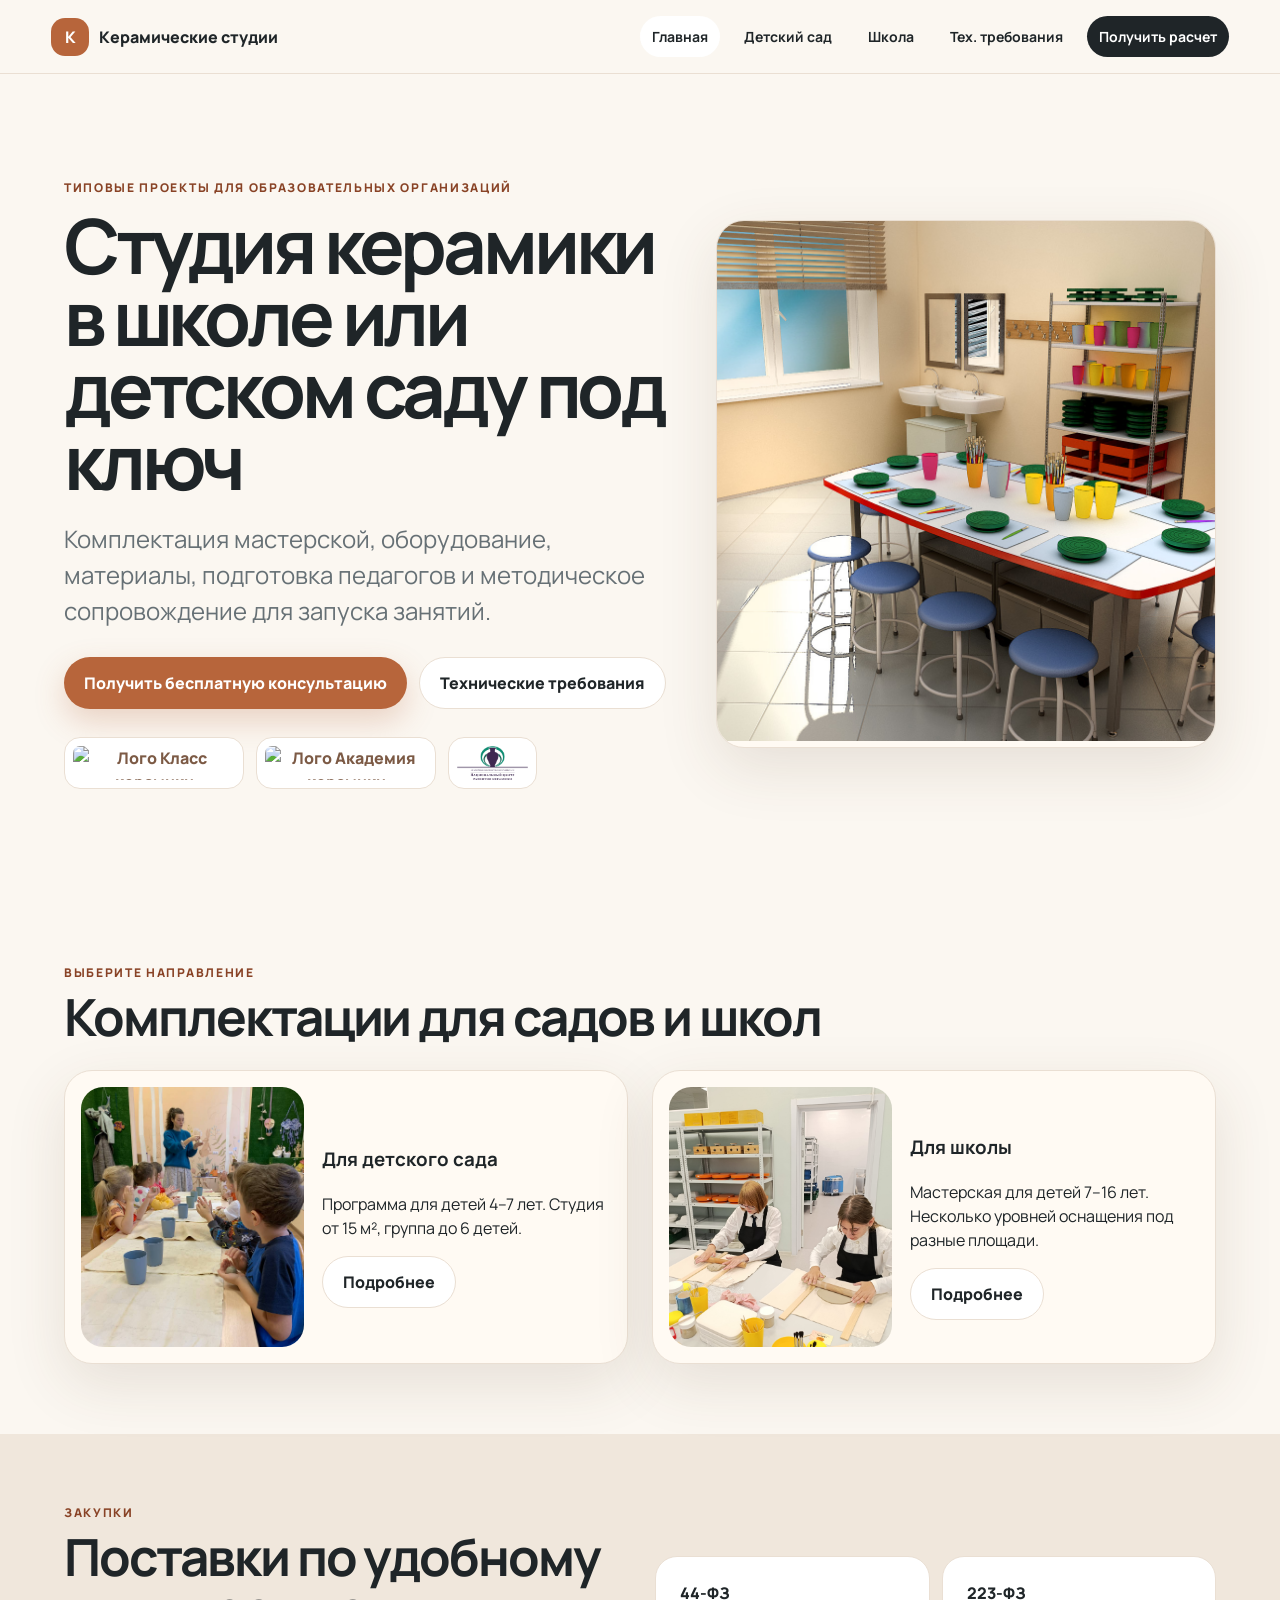
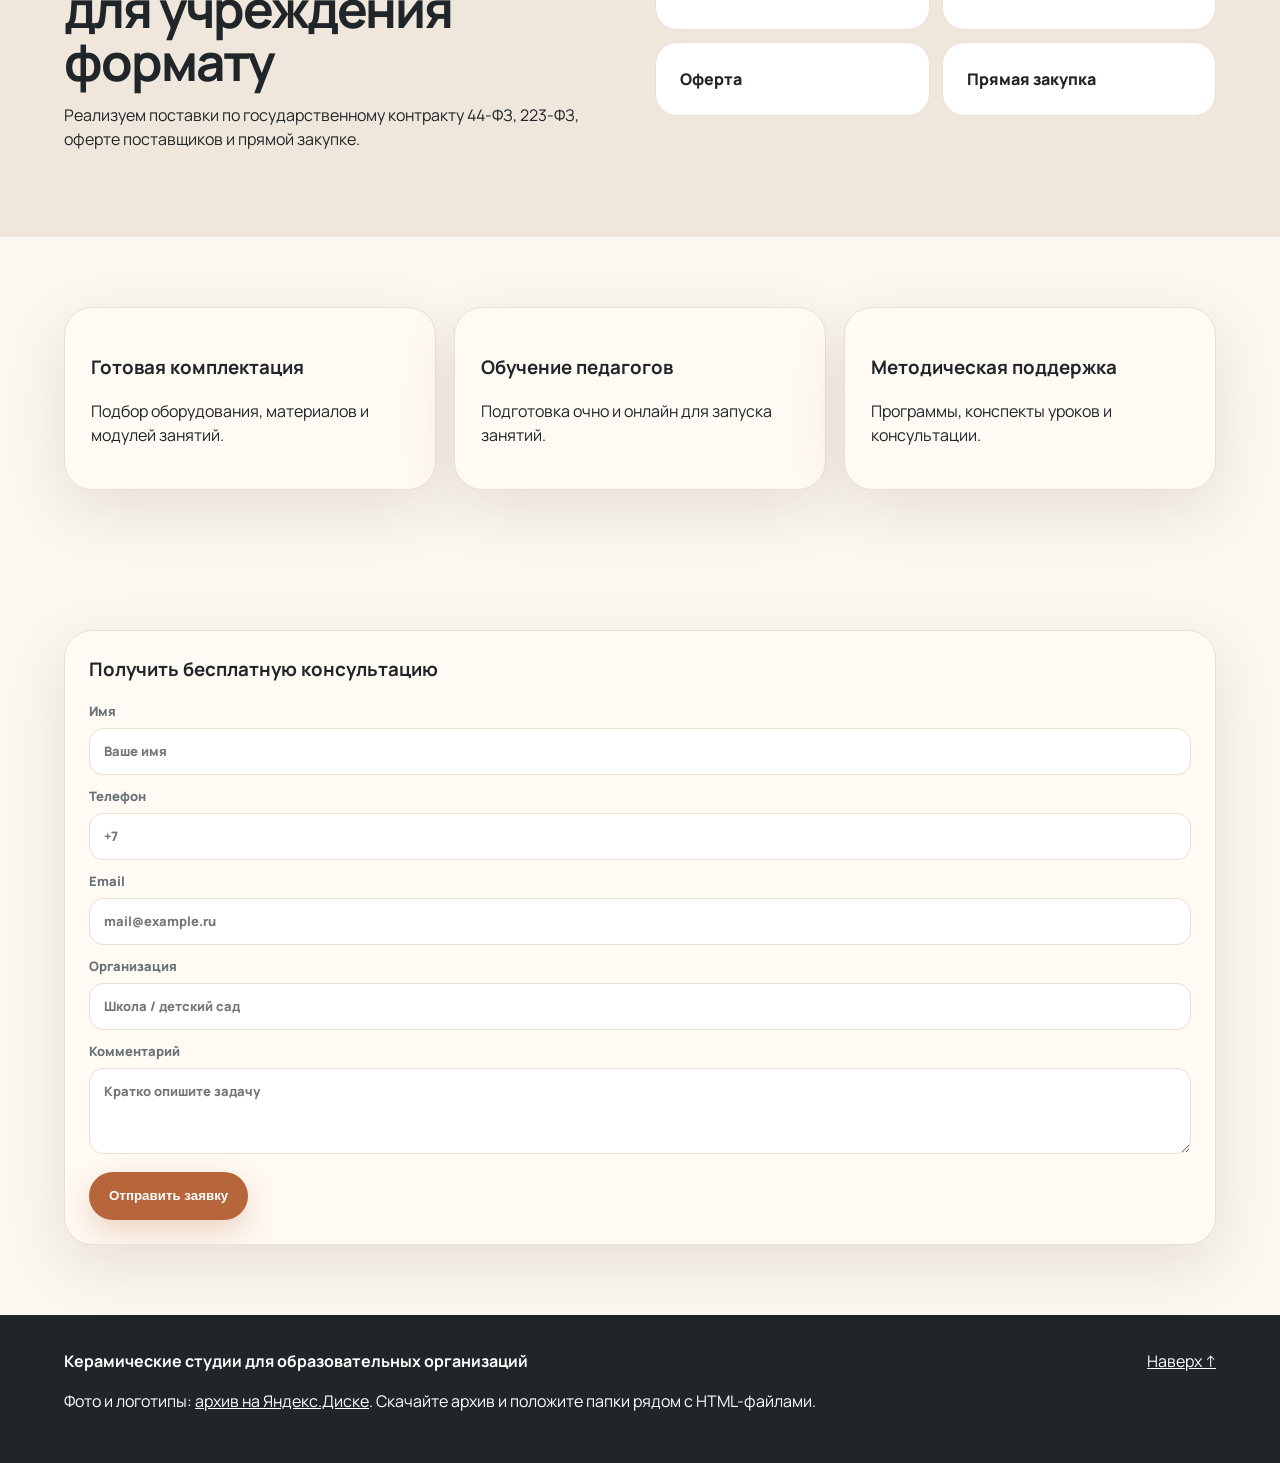
==== index.html @ 625cdc8f "init" ====
<!doctype html>
<html lang="ru">
<head>
  <meta charset="utf-8">
  <meta name="viewport" content="width=device-width, initial-scale=1">
  <title>Студии керамики для школ и детских садов</title>
  <meta name="description" content="Типовые проекты студий и мастерских керамики для школ и детских садов: оборудование, обучение педагогов, методическое сопровождение.">
  <link rel="preconnect" href="https://fonts.googleapis.com">
  <link rel="preconnect" href="https://fonts.gstatic.com" crossorigin>
  <link href="https://fonts.googleapis.com/css2?family=Manrope:wght@400;500;600;700;800&display=swap" rel="stylesheet">
  <link rel="stylesheet" href="assets/css/styles.css">
</head>
<body>

<header class="site-header">
  <a class="brand" href="index.html" aria-label="На главную">
    <span class="brand-mark">К</span><span>Керамические студии</span>
  </a>
  <button class="menu-toggle" aria-label="Открыть меню">☰</button>
  <nav class="main-nav">
    <a class="active" href="index.html">Главная</a>
    <a class="" href="detskiy-sad.html">Детский сад</a>
    <a class="" href="shkola.html">Школа</a>
    <a class="" href="tech.html">Тех. требования</a>
    <a class="nav-cta" href="#consult">Получить расчет</a>
  </nav>
</header>
<main>
<section id="top" class="hero">
  <div class="hero-content">
    <p class="eyebrow">Типовые проекты для образовательных организаций</p>
    <h1>Студия керамики в школе или детском саду под ключ</h1>
    <p class="lead">Комплектация мастерской, оборудование, материалы, подготовка педагогов и методическое сопровождение для запуска занятий.</p>
    <div class="actions"><a class="btn btn-primary" href="#consult">Получить бесплатную консультацию</a><a class="btn btn-secondary" href="tech.html">Технические требования</a></div>
    
<div class="logo-row" aria-label="Логотипы партнеров">
  <img src="Логотипы/Лого_Класс_керамики.jpg" alt="Лого Класс керамики" loading="lazy">
  <img src="Логотипы/Лого_Академия_керамики.png" alt="Лого Академия керамики" loading="lazy">
  <img src="Логотипы/Лого_НЦРК.png" alt="Лого НЦРК" loading="lazy">
</div>
  </div>
  <div class="hero-card">
    <img class="hero-img" src="Сады/Расстановка_Детский_сад.jpg" alt="Расстановка студии керамики" loading="lazy" data-path="Сады/Расстановка_Детский_сад.jpg">
  </div>
</section>
<section class="section">
  <div class="section-head"><p class="eyebrow">Выберите направление</p><h2>Комплектации для садов и школ</h2></div>
  <div class="choice-grid">
    <article class="choice-card"><img class="" src="Сады/Детский_сад_меню.jpg" alt="Для детского сада" loading="lazy" data-path="Сады/Детский_сад_меню.jpg"><div><h3>Для детского сада</h3><p>Программа для детей 4–7 лет. Студия от 15 м², группа до 6 детей.</p><a class="btn btn-card" href="detskiy-sad.html">Подробнее</a></div></article>
    <article class="choice-card"><img class="" src="Школы/Школа_меню.jpg" alt="Для школы" loading="lazy" data-path="Школы/Школа_меню.jpg"><div><h3>Для школы</h3><p>Мастерская для детей 7–16 лет. Несколько уровней оснащения под разные площади.</p><a class="btn btn-card" href="shkola.html">Подробнее</a></div></article>
  </div>
</section>
<section class="section section-alt">
  <div class="split"><div><p class="eyebrow">Закупки</p><h2>Поставки по удобному для учреждения формату</h2><p>Реализуем поставки по государственному контракту 44-ФЗ, 223-ФЗ, оферте поставщиков и прямой закупке.</p></div><div class="feature-grid"><div>44-ФЗ</div><div>223-ФЗ</div><div>Оферта</div><div>Прямая закупка</div></div></div>
</section>
<section class="section"><div class="benefits"><div><h3>Готовая комплектация</h3><p>Подбор оборудования, материалов и модулей занятий.</p></div><div><h3>Обучение педагогов</h3><p>Подготовка очно и онлайн для запуска занятий.</p></div><div><h3>Методическая поддержка</h3><p>Программы, конспекты уроков и консультации.</p></div></div></section>
<section id="consult" class="section form-section">
<form id="main-consult" class="lead-form" action="#" method="post">
  <h3>Получить бесплатную консультацию</h3>
  <label>Имя<input name="name" type="text" placeholder="Ваше имя"></label>
  <label>Телефон<input name="phone" type="tel" placeholder="+7"></label>
  <label>Email<input name="email" type="email" placeholder="mail@example.ru"></label>
  <label>Организация<input name="org" type="text" placeholder="Школа / детский сад"></label>
  <label>Комментарий<textarea name="comment" rows="3" placeholder="Кратко опишите задачу"></textarea></label>
  <button class="btn btn-primary" type="submit">Отправить заявку</button>
</form></section>
</main>
<footer class="footer">
  <div>
    <strong>Керамические студии для образовательных организаций</strong>
    <p>Фото и логотипы: <a href="https://disk.yandex.ru/d/aRTiLwVQHPqh8w" target="_blank" rel="noopener">архив на Яндекс.Диске</a>. Скачайте архив и положите папки рядом с HTML-файлами.</p>
  </div>
  <a href="#top">Наверх ↑</a>
</footer>
<script src="assets/js/main.js"></script>
</body>
</html>
---- assets/css/styles.css ----
:root{--bg:#fbf7f1;--card:#fffaf3;--text:#1f2528;--muted:#667075;--line:#eadfd3;--accent:#b7653b;--accent-dark:#894326;--green:#556b4f;--shadow:0 20px 60px rgba(80,55,35,.12);--radius:28px}*{box-sizing:border-box}html{scroll-behavior:smooth}body{margin:0;font-family:Manrope,Arial,sans-serif;color:var(--text);background:var(--bg);line-height:1.5}.site-header{position:sticky;top:0;z-index:50;display:flex;align-items:center;justify-content:space-between;gap:20px;padding:16px clamp(18px,4vw,52px);background:rgba(251,247,241,.86);backdrop-filter:blur(18px);border-bottom:1px solid var(--line)}.brand{display:flex;align-items:center;gap:10px;color:var(--text);font-weight:800;text-decoration:none}.brand-mark{display:grid;place-items:center;width:38px;height:38px;border-radius:14px;background:var(--accent);color:#fff}.main-nav{display:flex;align-items:center;gap:12px}.main-nav a{color:var(--text);text-decoration:none;font-weight:700;font-size:14px;padding:10px 12px;border-radius:999px}.main-nav a.active,.main-nav a:hover{background:#fff}.nav-cta{background:var(--text)!important;color:#fff!important}.menu-toggle{display:none;border:0;background:#fff;border-radius:12px;font-size:24px;padding:8px 12px}.hero{display:grid;grid-template-columns:1.1fr .9fr;gap:40px;align-items:center;min-height:calc(100vh - 80px);padding:70px clamp(18px,5vw,76px)}.hero h1,.subhero h1{font-size:clamp(36px,6vw,76px);line-height:.95;margin:12px 0 22px;letter-spacing:-.055em}.lead{font-size:clamp(18px,2.4vw,24px);color:var(--muted);max-width:760px}.eyebrow{margin:0 0 8px;text-transform:uppercase;letter-spacing:.14em;color:var(--accent-dark);font-size:12px;font-weight:800}.actions{display:flex;flex-wrap:wrap;gap:12px;margin:28px 0}.btn{display:inline-flex;align-items:center;justify-content:center;min-height:48px;border-radius:999px;padding:13px 20px;text-decoration:none;font-weight:800;border:0;cursor:pointer}.btn-primary{background:var(--accent);color:#fff;box-shadow:0 12px 30px rgba(183,101,59,.25)}.btn-secondary,.btn-card{background:#fff;color:var(--text);border:1px solid var(--line)}.text-link{display:inline-block;margin-top:12px;color:var(--accent-dark);font-weight:800}.hero-card,.package-card,.tech-card,.choice-card,.lead-form,.benefits>div{background:var(--card);border:1px solid var(--line);border-radius:var(--radius);box-shadow:var(--shadow);overflow:hidden}.hero-img,.wide-img{width:100%;height:520px;object-fit:cover;background:#eee}.wide-img{height:420px;border-radius:var(--radius);box-shadow:var(--shadow)}.logo-row{display:flex;flex-wrap:wrap;gap:12px;margin-top:26px}.logo-row img{height:52px;max-width:180px;object-fit:contain;background:#fff;border-radius:16px;padding:8px;border:1px solid var(--line)}.section{padding:70px clamp(18px,5vw,76px)}.section-alt{background:#f0e7dc}.section-head{max-width:780px;margin-bottom:28px}.section h2{font-size:clamp(28px,4vw,52px);line-height:1.02;margin:0 0 16px;letter-spacing:-.04em}.choice-grid,.package-grid,.tech-grid{display:grid;grid-template-columns:repeat(2,minmax(0,1fr));gap:24px}.choice-card{display:grid;grid-template-columns:42% 1fr;gap:18px;padding:16px;align-items:center}.choice-card img{width:100%;height:260px;object-fit:cover;border-radius:22px;background:#eee}.split{display:grid;grid-template-columns:1fr 1fr;gap:30px;align-items:center}.feature-grid{display:grid;grid-template-columns:repeat(2,1fr);gap:12px}.feature-grid div,.stat-grid div{background:#fff;border:1px solid var(--line);padding:24px;border-radius:22px;font-weight:800}.benefits{display:grid;grid-template-columns:repeat(3,1fr);gap:18px}.benefits>div{padding:26px}.subhero{padding:80px clamp(18px,5vw,76px) 40px}.stat-grid{display:grid;grid-template-columns:repeat(4,1fr);gap:14px;margin-bottom:18px}.stat-grid b{display:block;font-size:28px;color:var(--accent-dark)}.stat-grid span{color:var(--muted);font-weight:600}.package-card{padding:24px}.package-wide{display:grid;grid-template-columns:1fr 1fr;gap:24px}.package-card h3{font-size:32px;margin:0 0 6px}.price{font-size:24px;font-weight:900;color:var(--accent-dark);margin:0 0 18px}.clean-list{padding-left:20px}.clean-list li,.simple-list li{margin:8px 0}.simple-list{padding-left:18px}.two-cols{display:grid;grid-template-columns:1fr .85fr;gap:20px}.slider{position:relative;margin:16px 0 20px}.slider-track{display:flex;overflow-x:auto;scroll-snap-type:x mandatory;gap:10px;scrollbar-width:thin}.slide{min-width:78%;scroll-snap-align:start}.slide img{width:100%;height:280px;object-fit:cover;border-radius:22px;background:#eee;border:1px solid var(--line)}.slider-btn{position:absolute;top:50%;transform:translateY(-50%);z-index:2;width:38px;height:38px;border:0;border-radius:999px;background:#fff;box-shadow:var(--shadow);font-size:26px;cursor:pointer}.slider-btn.prev{left:8px}.slider-btn.next{right:8px}.form-section{display:grid;grid-template-columns:repeat(auto-fit,minmax(280px,1fr));gap:18px;align-items:start}.lead-form{padding:24px}.lead-form h3{margin-top:0}.lead-form label{display:block;font-size:13px;font-weight:800;color:var(--muted);margin:12px 0}.lead-form input,.lead-form textarea{width:100%;margin-top:6px;padding:13px 14px;border-radius:14px;border:1px solid var(--line);font:inherit;background:#fff}.tech-card{padding:28px}.footer{display:flex;justify-content:space-between;gap:24px;padding:34px clamp(18px,5vw,76px);background:#1f2528;color:#fff}.footer a{color:#fff}.image-missing{display:grid!important;place-items:center!important;text-align:center;padding:20px;background:linear-gradient(135deg,#efe5d8,#fff7ed);color:#7c5a45;font-weight:800;border:1px dashed #caa489}.image-missing::after{content:'Изображение не найдено: ' attr(data-path);font-size:13px}@media (max-width:860px){.menu-toggle{display:block}.main-nav{display:none;position:absolute;top:70px;left:18px;right:18px;flex-direction:column;align-items:stretch;background:#fff;border:1px solid var(--line);border-radius:22px;padding:14px;box-shadow:var(--shadow)}.main-nav.open{display:flex}.hero{grid-template-columns:1fr;padding-top:44px;min-height:auto}.hero-img,.wide-img{height:320px}.choice-grid,.package-grid,.tech-grid,.split,.package-wide,.two-cols{grid-template-columns:1fr}.choice-card{grid-template-columns:1fr}.benefits,.stat-grid{grid-template-columns:1fr}.section{padding:48px 18px}.subhero{padding:54px 18px 28px}.slide{min-width:88%}.slide img{height:240px}.footer{display:block}.main-nav a{font-size:16px}.hero h1,.subhero h1{font-size:42px}.logo-row img{height:46px}}
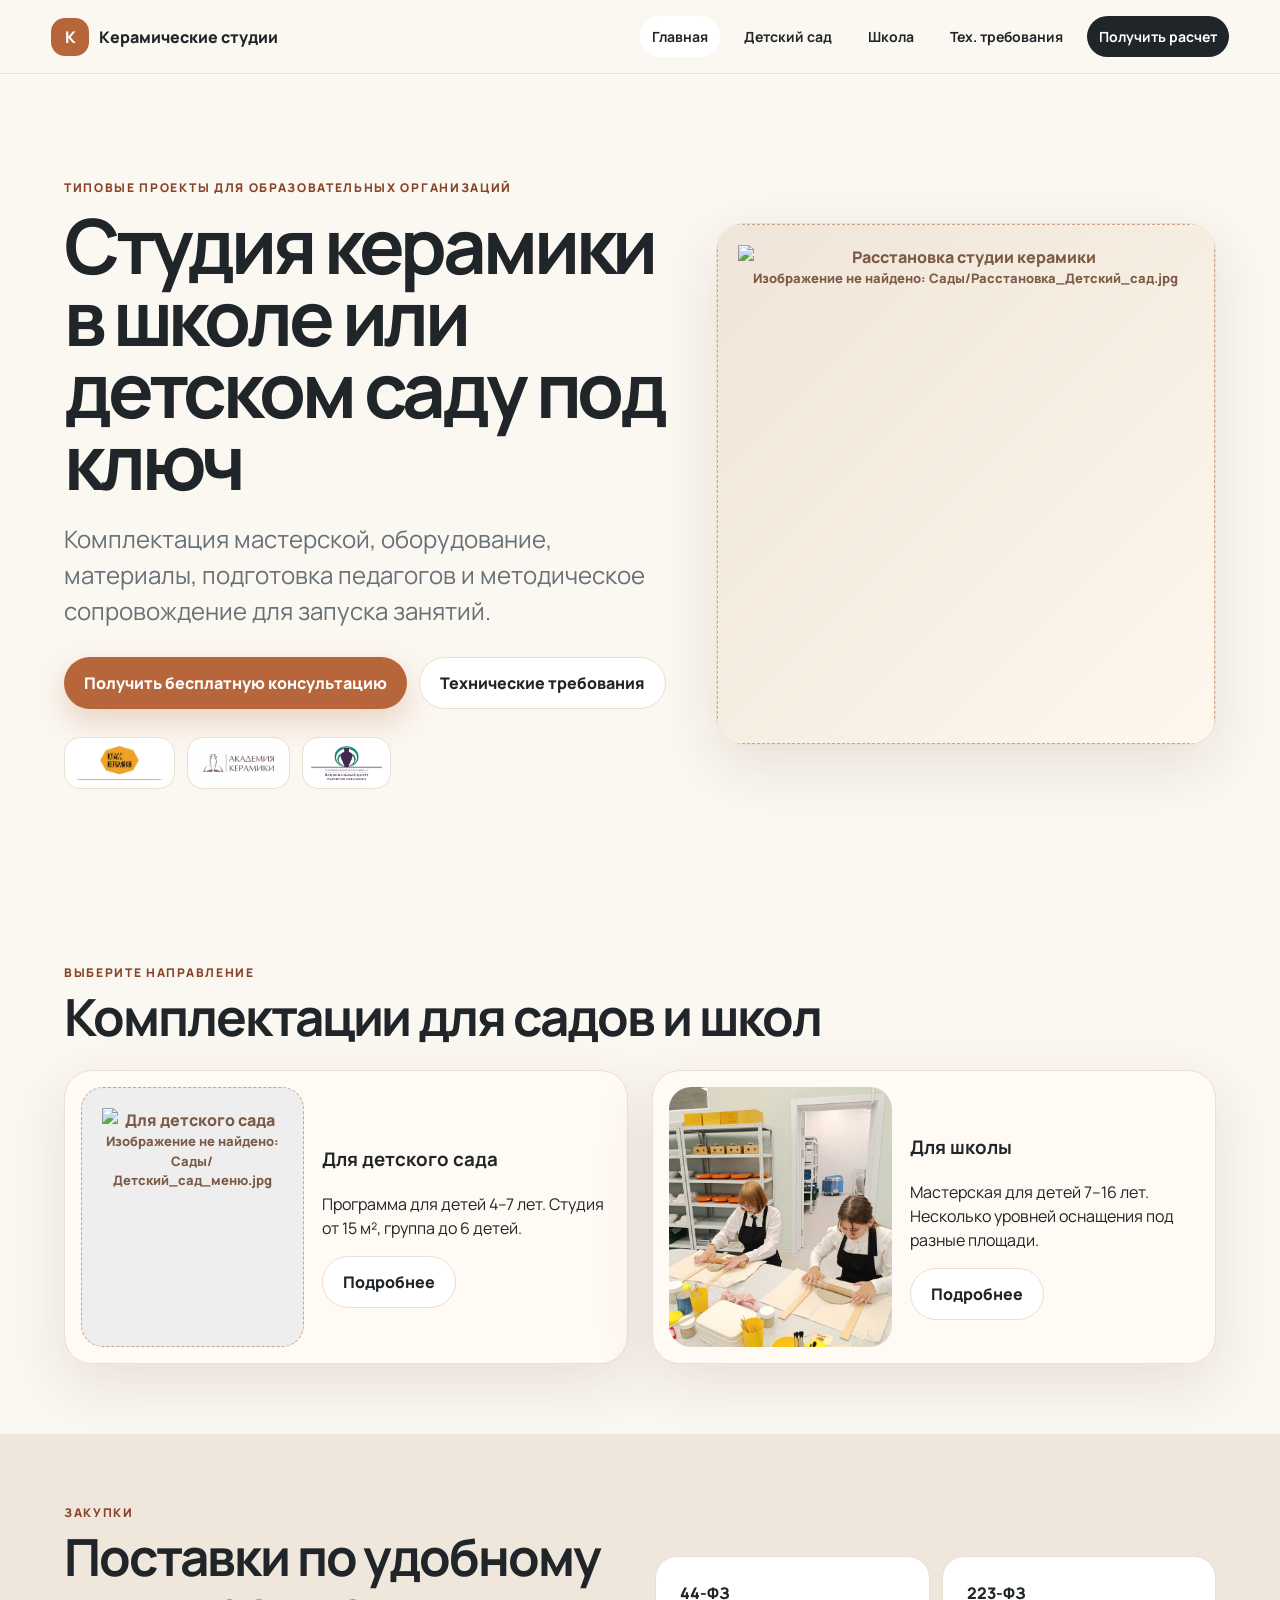
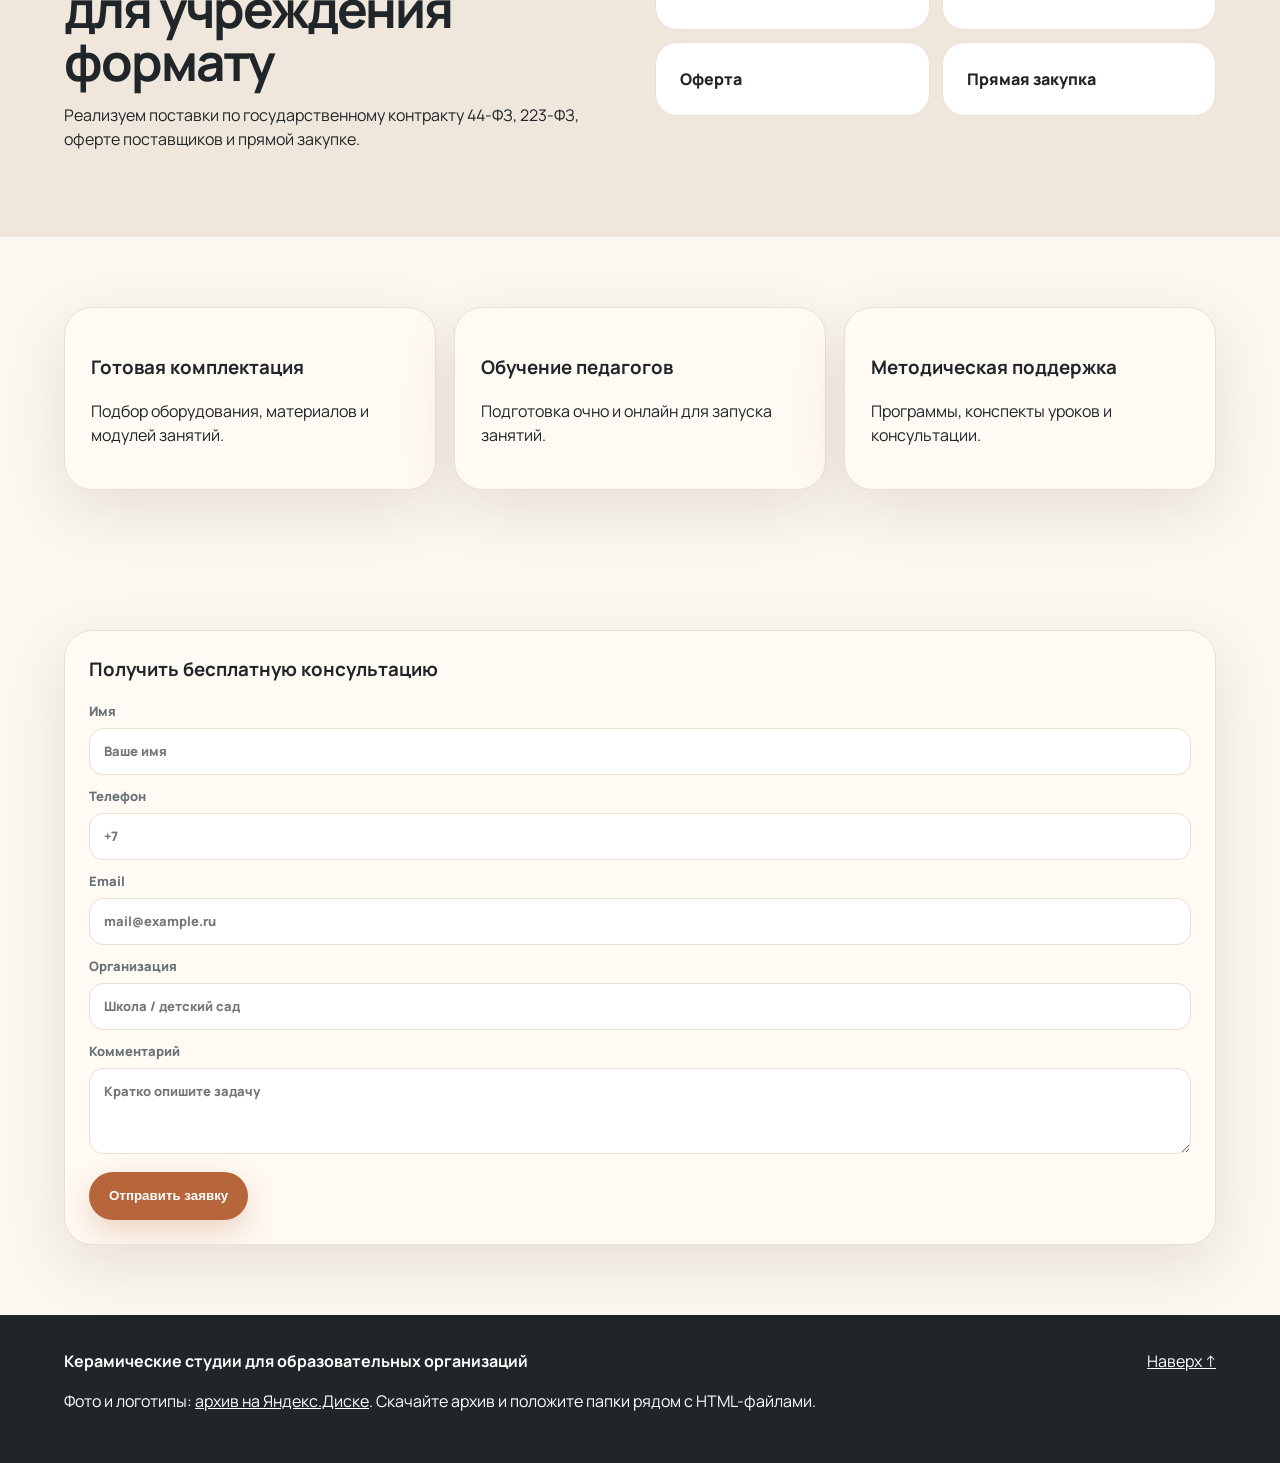
==== commit caebf042: "WIP" ====
--- a/index.html
+++ b/index.html
@@ -34,19 +34,19 @@
     <div class="actions"><a class="btn btn-primary" href="#consult">Получить бесплатную консультацию</a><a class="btn btn-secondary" href="tech.html">Технические требования</a></div>
     
 <div class="logo-row" aria-label="Логотипы партнеров">
-  <img src="Логотипы/Лого_Класс_керамики.jpg" alt="Лого Класс керамики" loading="lazy">
-  <img src="Логотипы/Лого_Академия_керамики.png" alt="Лого Академия керамики" loading="lazy">
+  <img src="Логотипы/Лого_Класс_керамики.png" alt="Лого Класс керамики" loading="lazy">
+  <img src="Логотипы/Лого_Академия_керамики.jpg" alt="Лого Академия керамики" loading="lazy">
   <img src="Логотипы/Лого_НЦРК.png" alt="Лого НЦРК" loading="lazy">
 </div>
   </div>
   <div class="hero-card">
-    <img class="hero-img" src="Сады/Расстановка_Детский_сад.jpg" alt="Расстановка студии керамики" loading="lazy" data-path="Сады/Расстановка_Детский_сад.jpg">
+    <img class="hero-img" src="Сады/Расстановка_Детский_сад.jpg" alt="Расстановка студии керамики" loading="lazy" data-path="Сады/Расстановка_Детский_сад.jpg">
   </div>
 </section>
 <section class="section">
   <div class="section-head"><p class="eyebrow">Выберите направление</p><h2>Комплектации для садов и школ</h2></div>
   <div class="choice-grid">
-    <article class="choice-card"><img class="" src="Сады/Детский_сад_меню.jpg" alt="Для детского сада" loading="lazy" data-path="Сады/Детский_сад_меню.jpg"><div><h3>Для детского сада</h3><p>Программа для детей 4–7 лет. Студия от 15 м², группа до 6 детей.</p><a class="btn btn-card" href="detskiy-sad.html">Подробнее</a></div></article>
+    <article class="choice-card"><img class="" src="Сады/Детский_сад_меню.jpg" alt="Для детского сада" loading="lazy" data-path="Сады/Детский_сад_меню.jpg"><div><h3>Для детского сада</h3><p>Программа для детей 4–7 лет. Студия от 15 м², группа до 6 детей.</p><a class="btn btn-card" href="detskiy-sad.html">Подробнее</a></div></article>
     <article class="choice-card"><img class="" src="Школы/Школа_меню.jpg" alt="Для школы" loading="lazy" data-path="Школы/Школа_меню.jpg"><div><h3>Для школы</h3><p>Мастерская для детей 7–16 лет. Несколько уровней оснащения под разные площади.</p><a class="btn btn-card" href="shkola.html">Подробнее</a></div></article>
   </div>
 </section>
@@ -74,4 +74,4 @@
 </footer>
 <script src="assets/js/main.js"></script>
 </body>
-</html>+</html>
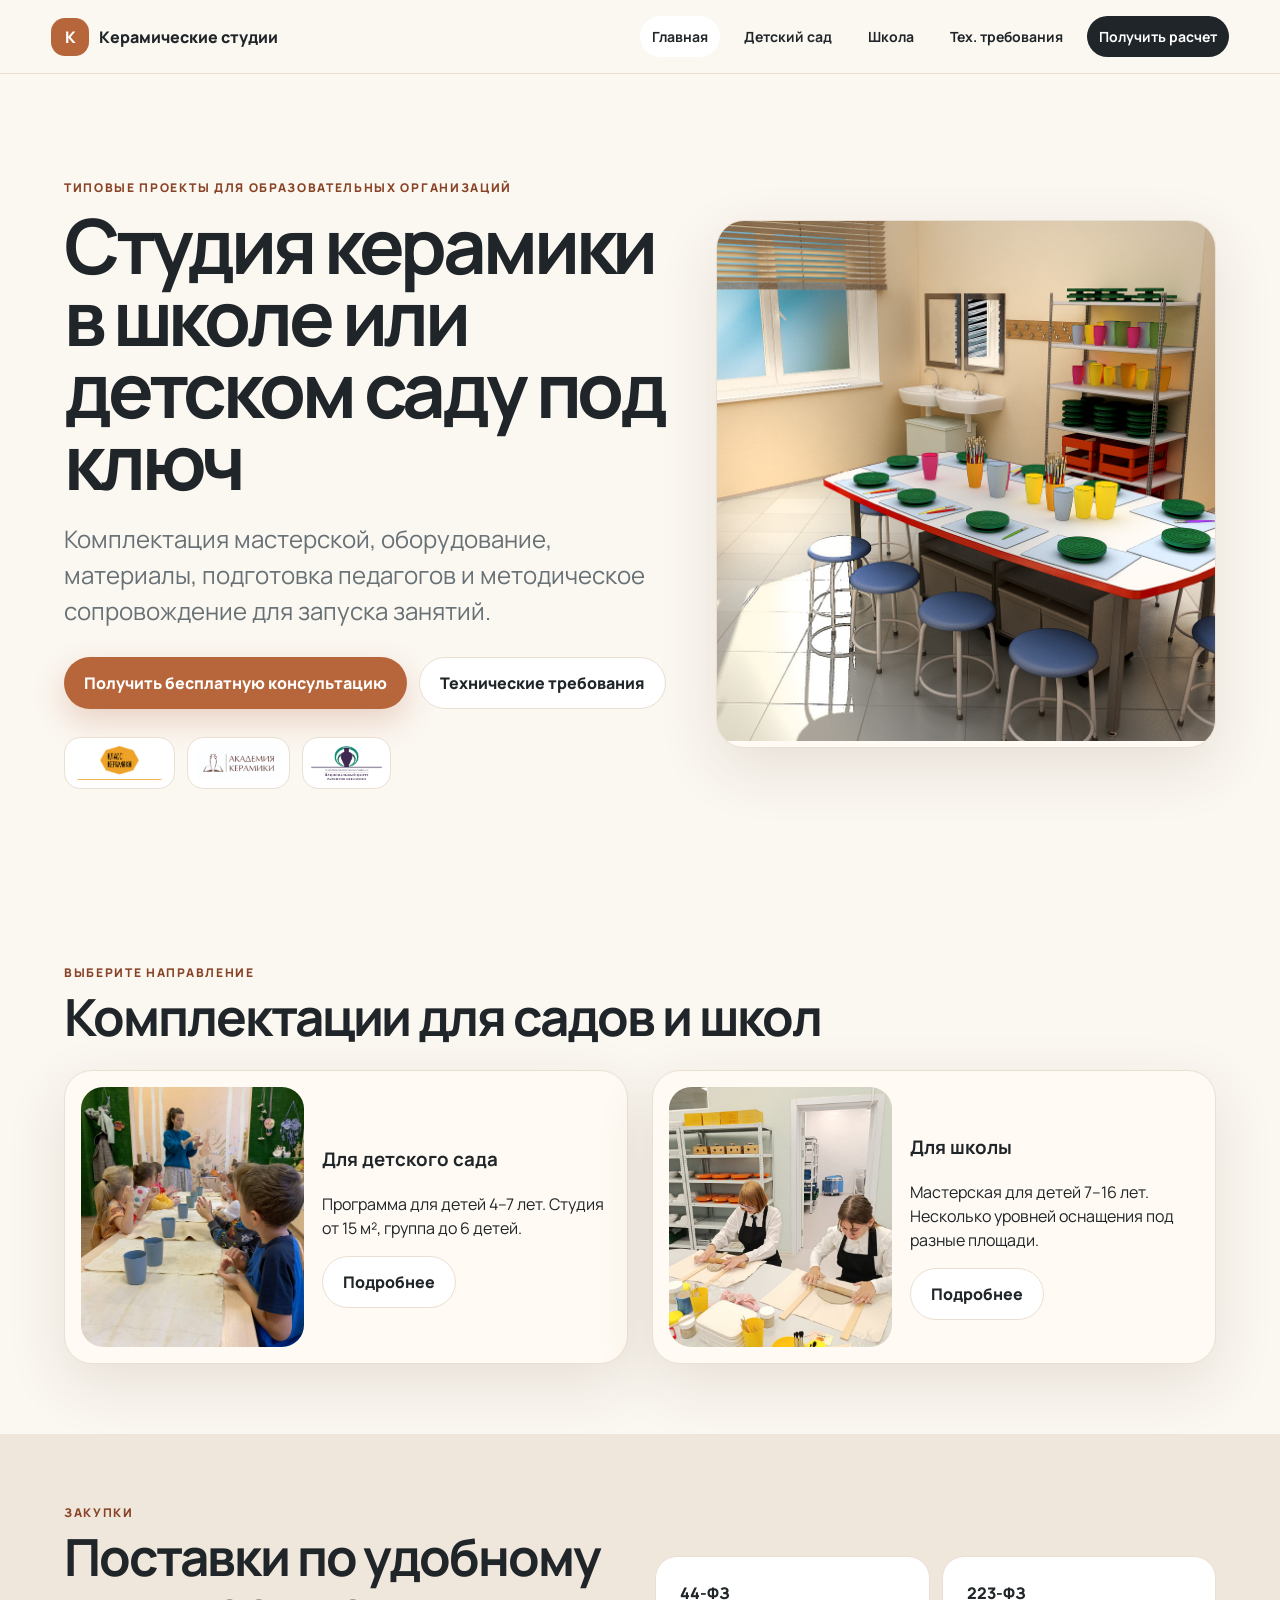
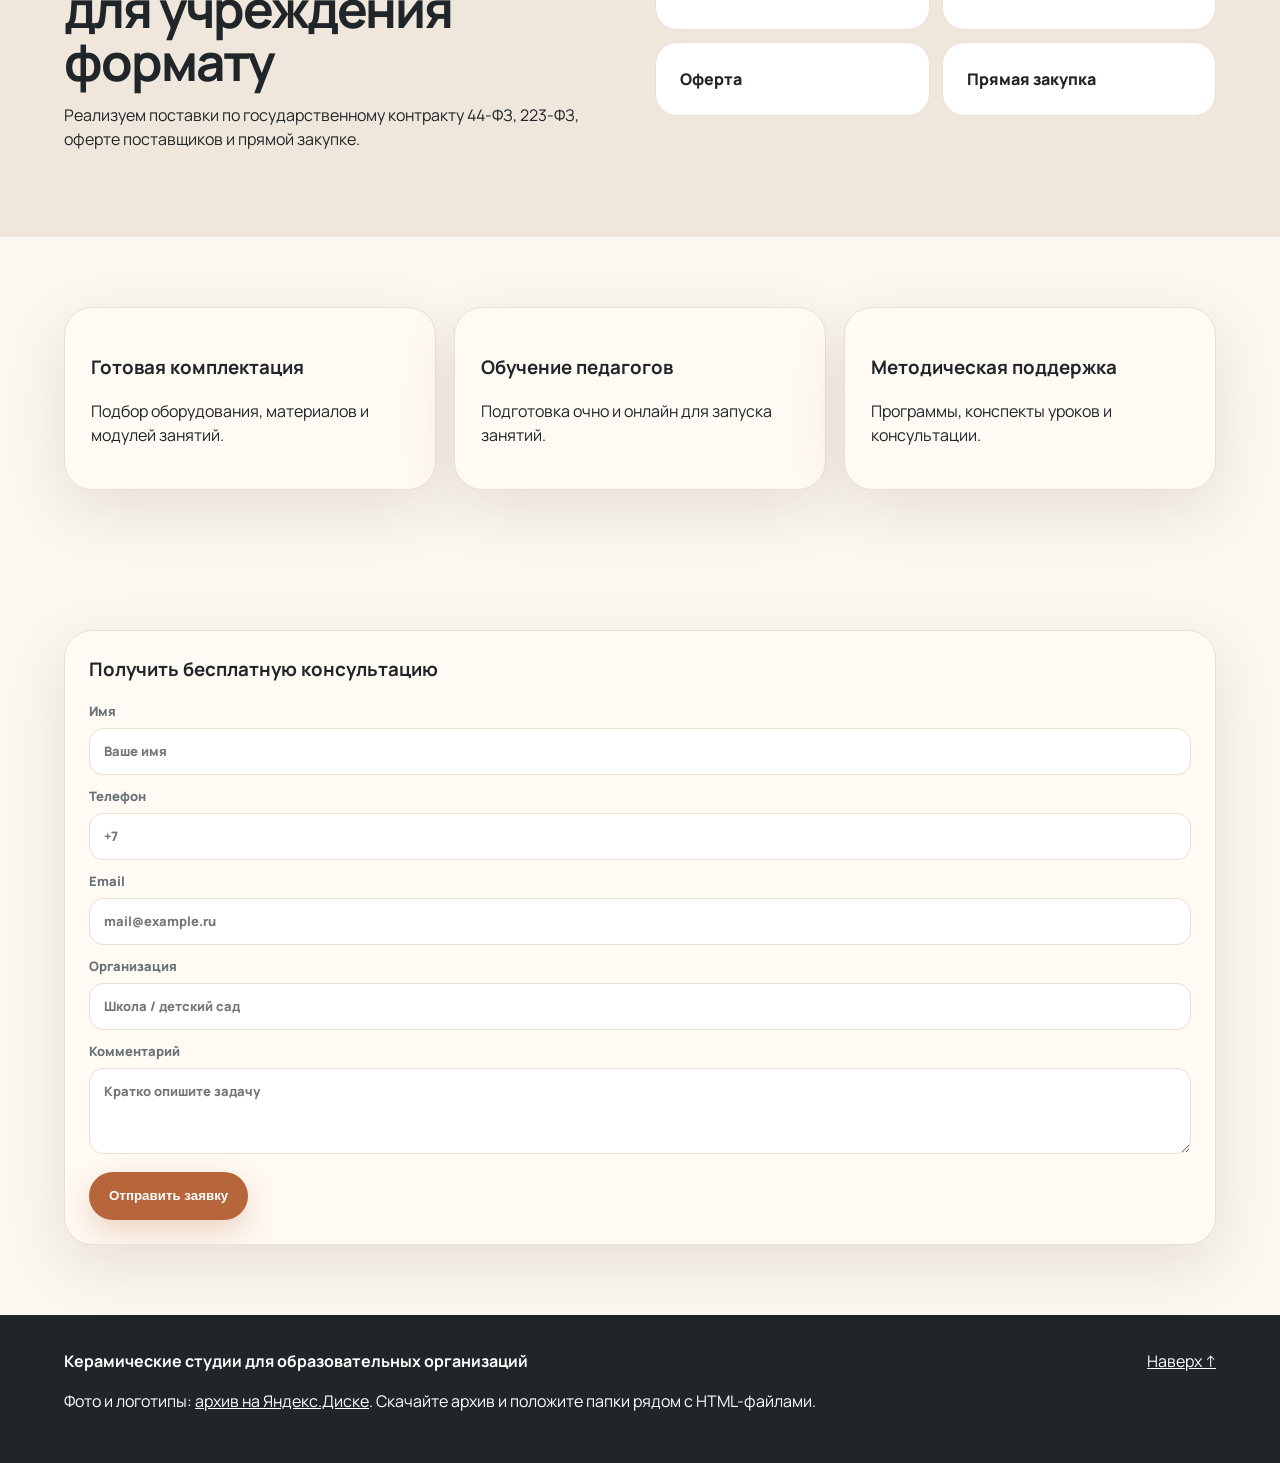
==== commit 796ab0c5: "Fix broken garden image paths on landing pages" ====
--- a/index.html
+++ b/index.html
@@ -40,13 +40,13 @@
 </div>
   </div>
   <div class="hero-card">
-    <img class="hero-img" src="Сады/Расстановка_Детский_сад.jpg" alt="Расстановка студии керамики" loading="lazy" data-path="Сады/Расстановка_Детский_сад.jpg">
+    <img class="hero-img" src="Сады/Расстановка_Детский_сад.jpg" alt="Расстановка студии керамики" loading="lazy" data-path="Сады/Расстановка_Детский_сад.jpg">
   </div>
 </section>
 <section class="section">
   <div class="section-head"><p class="eyebrow">Выберите направление</p><h2>Комплектации для садов и школ</h2></div>
   <div class="choice-grid">
-    <article class="choice-card"><img class="" src="Сады/Детский_сад_меню.jpg" alt="Для детского сада" loading="lazy" data-path="Сады/Детский_сад_меню.jpg"><div><h3>Для детского сада</h3><p>Программа для детей 4–7 лет. Студия от 15 м², группа до 6 детей.</p><a class="btn btn-card" href="detskiy-sad.html">Подробнее</a></div></article>
+    <article class="choice-card"><img class="" src="Сады/Детский_сад_меню.jpg" alt="Для детского сада" loading="lazy" data-path="Сады/Детский_сад_меню.jpg"><div><h3>Для детского сада</h3><p>Программа для детей 4–7 лет. Студия от 15 м², группа до 6 детей.</p><a class="btn btn-card" href="detskiy-sad.html">Подробнее</a></div></article>
     <article class="choice-card"><img class="" src="Школы/Школа_меню.jpg" alt="Для школы" loading="lazy" data-path="Школы/Школа_меню.jpg"><div><h3>Для школы</h3><p>Мастерская для детей 7–16 лет. Несколько уровней оснащения под разные площади.</p><a class="btn btn-card" href="shkola.html">Подробнее</a></div></article>
   </div>
 </section>
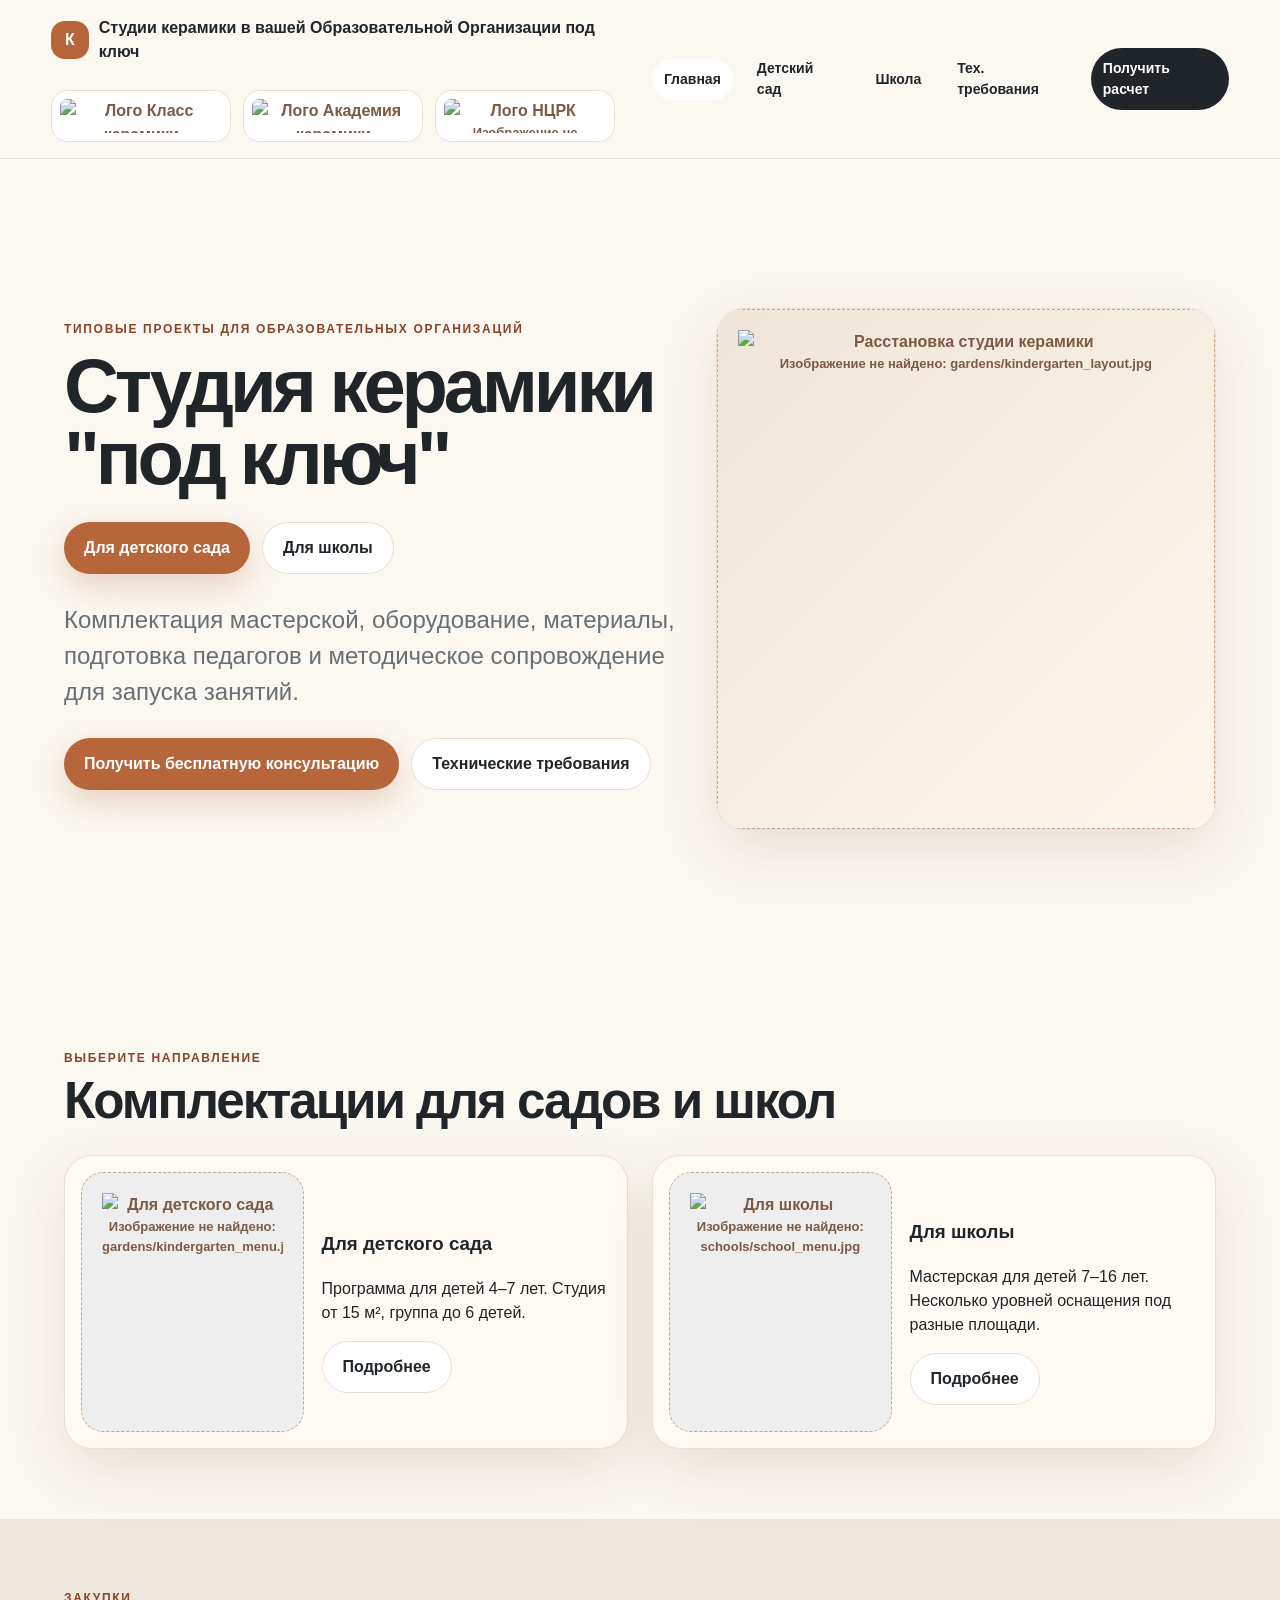
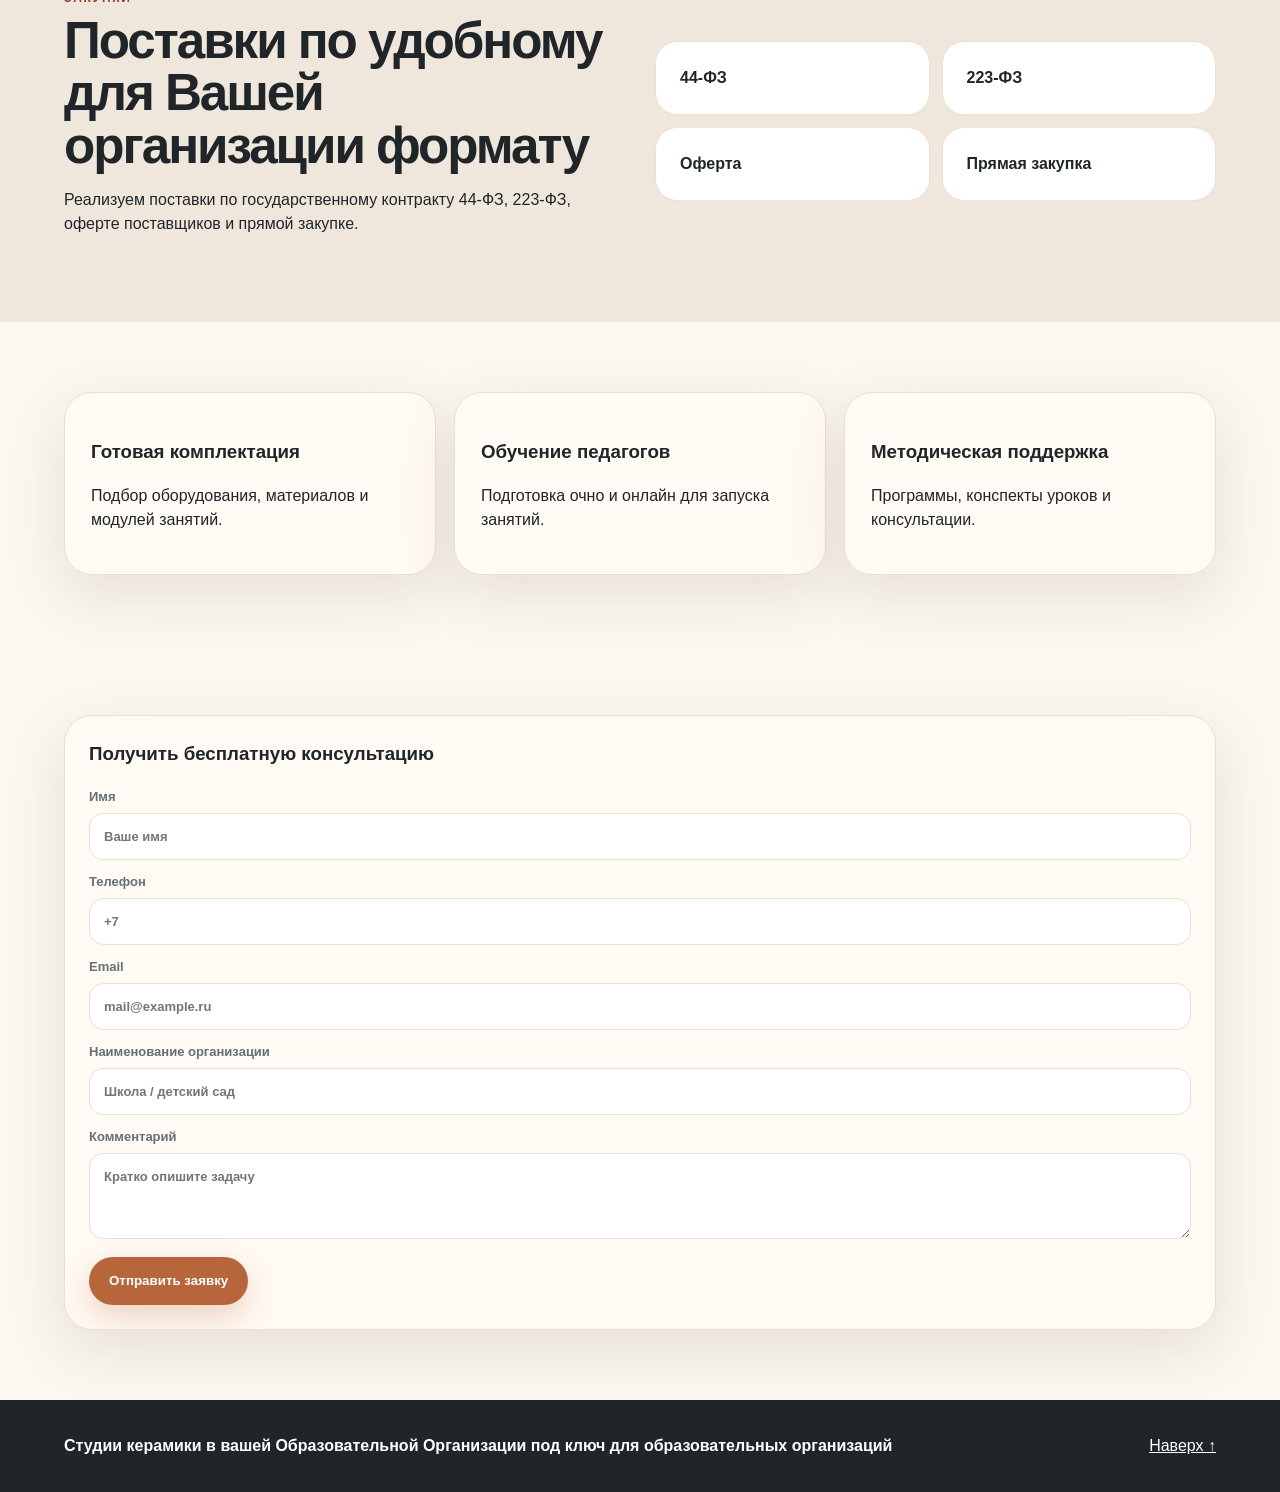
==== commit 733a4503: "Merge pull request #4 from ooodhctvorec/Metrica Add Yandex Metrika counter" ====
--- a/index.html
+++ b/index.html
@@ -7,15 +7,35 @@
   <meta name="description" content="Типовые проекты студий и мастерских керамики для школ и детских садов: оборудование, обучение педагогов, методическое сопровождение.">
   <link rel="preconnect" href="https://fonts.googleapis.com">
   <link rel="preconnect" href="https://fonts.gstatic.com" crossorigin>
-  <link href="https://fonts.googleapis.com/css2?family=Manrope:wght@400;500;600;700;800&display=swap" rel="stylesheet">
-  <link rel="stylesheet" href="assets/css/styles.css">
+  <link href="https://fonts.googleapis.com/css2?family=Lora:wght@400;500;600;700&display=swap" rel="stylesheet">
+  <link rel="stylesheet" href="assets/css/styles.css?v=lora-prod">
 </head>
 <body>
 
+<!-- Yandex.Metrika counter -->
+<script type="text/javascript">
+    (function(m,e,t,r,i,k,a){
+        m[i]=m[i]||function(){(m[i].a=m[i].a||[]).push(arguments)};
+        m[i].l=1*new Date();
+        for (var j = 0; j < document.scripts.length; j++) {if (document.scripts[j].src === r) { return; }}
+        k=e.createElement(t),a=e.getElementsByTagName(t)[0],k.async=1,k.src=r,a.parentNode.insertBefore(k,a)
+    })(window, document,'script','https://mc.yandex.ru/metrika/tag.js?id=109488758', 'ym');
+
+    ym(109488758, 'init', {ssr:true, webvisor:true, clickmap:true, ecommerce:"dataLayer", referrer: document.referrer, url: location.href, accurateTrackBounce:true, trackLinks:true});
+</script>
+<noscript><div><img src="https://mc.yandex.ru/watch/109488758" style="position:absolute; left:-9999px;" alt="" /></div></noscript>
+<!-- /Yandex.Metrika counter -->
 <header class="site-header">
-  <a class="brand" href="index.html" aria-label="На главную">
-    <span class="brand-mark">К</span><span>Керамические студии</span>
-  </a>
+  <div class="brand-stack">
+    <a class="brand" href="index.html" aria-label="На главную">
+      <span class="brand-mark">К</span><span>Керамические студии</span>
+    </a>
+    <div class="logo-row header-logo-row" aria-label="logos партнеров">
+      <img src="logos/logo_class_ceramics.png" alt="Лого Класс керамики" loading="lazy">
+      <img src="logos/logo_academy_ceramics.jpg" alt="Лого Академия керамики" loading="lazy">
+      <img src="logos/logo_ncrk.png" alt="Лого НЦРК" loading="lazy">
+    </div>
+  </div>
   <button class="menu-toggle" aria-label="Открыть меню">☰</button>
   <nav class="main-nav">
     <a class="active" href="index.html">Главная</a>
@@ -29,38 +49,35 @@
 <section id="top" class="hero">
   <div class="hero-content">
     <p class="eyebrow">Типовые проекты для образовательных организаций</p>
-    <h1>Студия керамики в школе или детском саду под ключ</h1>
+    <h1>Студия керамики "под ключ"</h1>
+    <div class="actions"><a class="btn btn-primary" href="https://educeramic.ru/detskiy-sad.html">Для детского сада</a><a class="btn btn-secondary" href="https://educeramic.ru/shkola.html">Для школы</a></div>
     <p class="lead">Комплектация мастерской, оборудование, материалы, подготовка педагогов и методическое сопровождение для запуска занятий.</p>
     <div class="actions"><a class="btn btn-primary" href="#consult">Получить бесплатную консультацию</a><a class="btn btn-secondary" href="tech.html">Технические требования</a></div>
-    
-<div class="logo-row" aria-label="Логотипы партнеров">
-  <img src="Логотипы/Лого_Класс_керамики.png" alt="Лого Класс керамики" loading="lazy">
-  <img src="Логотипы/Лого_Академия_керамики.jpg" alt="Лого Академия керамики" loading="lazy">
-  <img src="Логотипы/Лого_НЦРК.png" alt="Лого НЦРК" loading="lazy">
-</div>
   </div>
   <div class="hero-card">
-    <img class="hero-img" src="Сады/Расстановка_Детский_сад.jpg" alt="Расстановка студии керамики" loading="lazy" data-path="Сады/Расстановка_Детский_сад.jpg">
+    <img class="hero-img" src="gardens/kindergarten_layout.jpg" alt="Расстановка студии керамики" loading="lazy" data-path="gardens/kindergarten_layout.jpg">
   </div>
 </section>
 <section class="section">
   <div class="section-head"><p class="eyebrow">Выберите направление</p><h2>Комплектации для садов и школ</h2></div>
   <div class="choice-grid">
-    <article class="choice-card"><img class="" src="Сады/Детский_сад_меню.jpg" alt="Для детского сада" loading="lazy" data-path="Сады/Детский_сад_меню.jpg"><div><h3>Для детского сада</h3><p>Программа для детей 4–7 лет. Студия от 15 м², группа до 6 детей.</p><a class="btn btn-card" href="detskiy-sad.html">Подробнее</a></div></article>
-    <article class="choice-card"><img class="" src="Школы/Школа_меню.jpg" alt="Для школы" loading="lazy" data-path="Школы/Школа_меню.jpg"><div><h3>Для школы</h3><p>Мастерская для детей 7–16 лет. Несколько уровней оснащения под разные площади.</p><a class="btn btn-card" href="shkola.html">Подробнее</a></div></article>
+    <article id="for-kindergarten" class="choice-card"><img class="" src="gardens/kindergarten_menu.jpg" alt="Для детского сада" loading="lazy" data-path="gardens/kindergarten_menu.jpg"><div><h3>Для детского сада</h3><p>Программа для детей 4–7 лет. Студия от 15 м², группа до 6 детей.</p><a class="btn btn-card" href="detskiy-sad.html">Подробнее</a></div></article>
+    <article id="for-school" class="choice-card"><img class="" src="schools/school_menu.jpg" alt="Для школы" loading="lazy" data-path="schools/school_menu.jpg"><div><h3>Для школы</h3><p>Мастерская для детей 7–16 лет. Несколько уровней оснащения под разные площади.</p><a class="btn btn-card" href="shkola.html">Подробнее</a></div></article>
   </div>
 </section>
 <section class="section section-alt">
-  <div class="split"><div><p class="eyebrow">Закупки</p><h2>Поставки по удобному для учреждения формату</h2><p>Реализуем поставки по государственному контракту 44-ФЗ, 223-ФЗ, оферте поставщиков и прямой закупке.</p></div><div class="feature-grid"><div>44-ФЗ</div><div>223-ФЗ</div><div>Оферта</div><div>Прямая закупка</div></div></div>
+  <div class="split"><div><p class="eyebrow">Закупки</p><h2>Поставки по удобному для Вашей организации формату</h2><p>Реализуем поставки по государственному контракту 44-ФЗ, 223-ФЗ, оферте поставщиков и прямой закупке.</p></div><div class="feature-grid"><div>44-ФЗ</div><div>223-ФЗ</div><div>Оферта</div><div>Прямая закупка</div></div></div>
 </section>
 <section class="section"><div class="benefits"><div><h3>Готовая комплектация</h3><p>Подбор оборудования, материалов и модулей занятий.</p></div><div><h3>Обучение педагогов</h3><p>Подготовка очно и онлайн для запуска занятий.</p></div><div><h3>Методическая поддержка</h3><p>Программы, конспекты уроков и консультации.</p></div></div></section>
 <section id="consult" class="section form-section">
-<form id="main-consult" class="lead-form" action="#" method="post">
+<form id="main-consult" class="lead-form" action="https://formsubmit.co/6b06d97e113c7c7e681f668923490df6" method="POST">
+  <input type="hidden" name="_subject" value="Заявка с EDUCERAMIC_MAIN">
+  <input type="hidden" name="_next" value="https://educeramic.ru/thanks.html">
   <h3>Получить бесплатную консультацию</h3>
   <label>Имя<input name="name" type="text" placeholder="Ваше имя"></label>
   <label>Телефон<input name="phone" type="tel" placeholder="+7"></label>
   <label>Email<input name="email" type="email" placeholder="mail@example.ru"></label>
-  <label>Организация<input name="org" type="text" placeholder="Школа / детский сад"></label>
+  <label>Наименование организации<input name="org" type="text" placeholder="Школа / детский сад"></label>
   <label>Комментарий<textarea name="comment" rows="3" placeholder="Кратко опишите задачу"></textarea></label>
   <button class="btn btn-primary" type="submit">Отправить заявку</button>
 </form></section>
@@ -68,10 +85,9 @@
 <footer class="footer">
   <div>
     <strong>Керамические студии для образовательных организаций</strong>
-    <p>Фото и логотипы: <a href="https://disk.yandex.ru/d/aRTiLwVQHPqh8w" target="_blank" rel="noopener">архив на Яндекс.Диске</a>. Скачайте архив и положите папки рядом с HTML-файлами.</p>
   </div>
   <a href="#top">Наверх ↑</a>
 </footer>
-<script src="assets/js/main.js"></script>
+<script src="assets/js/main.js?v=formsubmit-token"></script>
 </body>
 </html>
